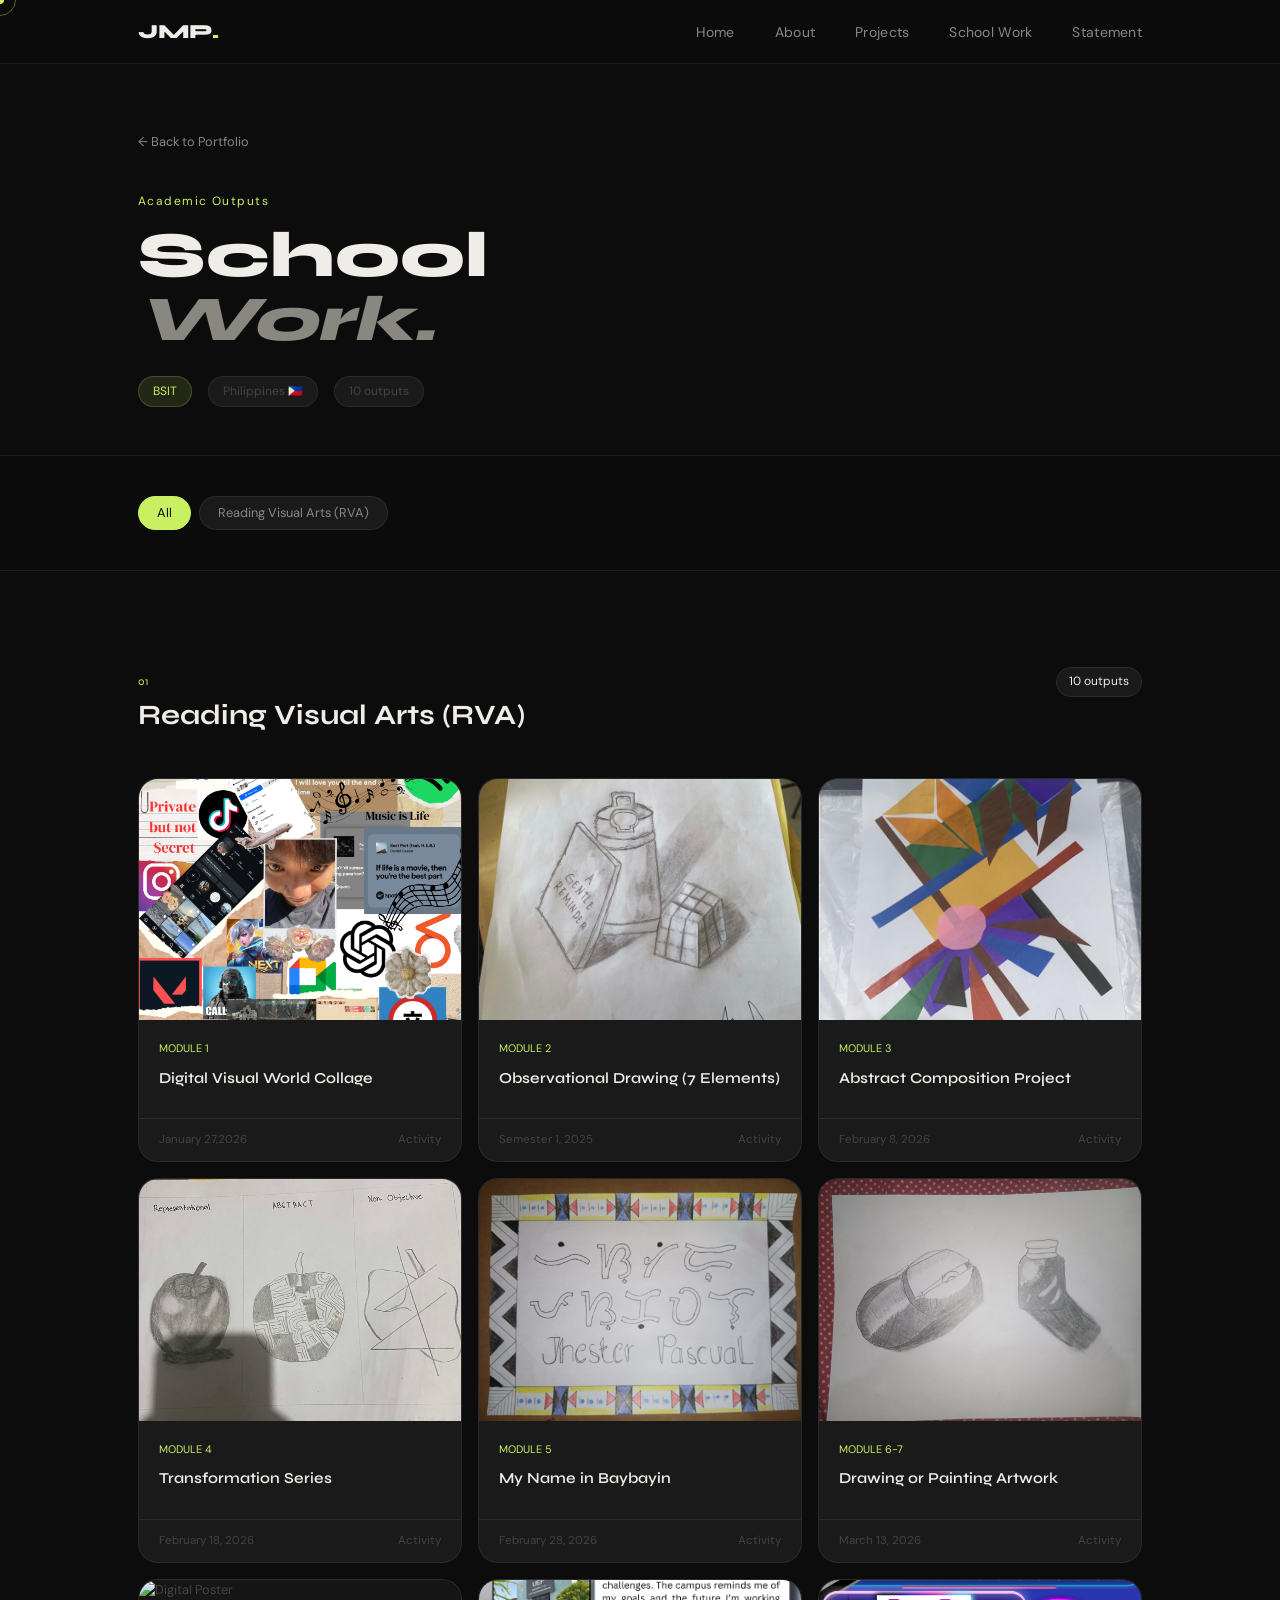
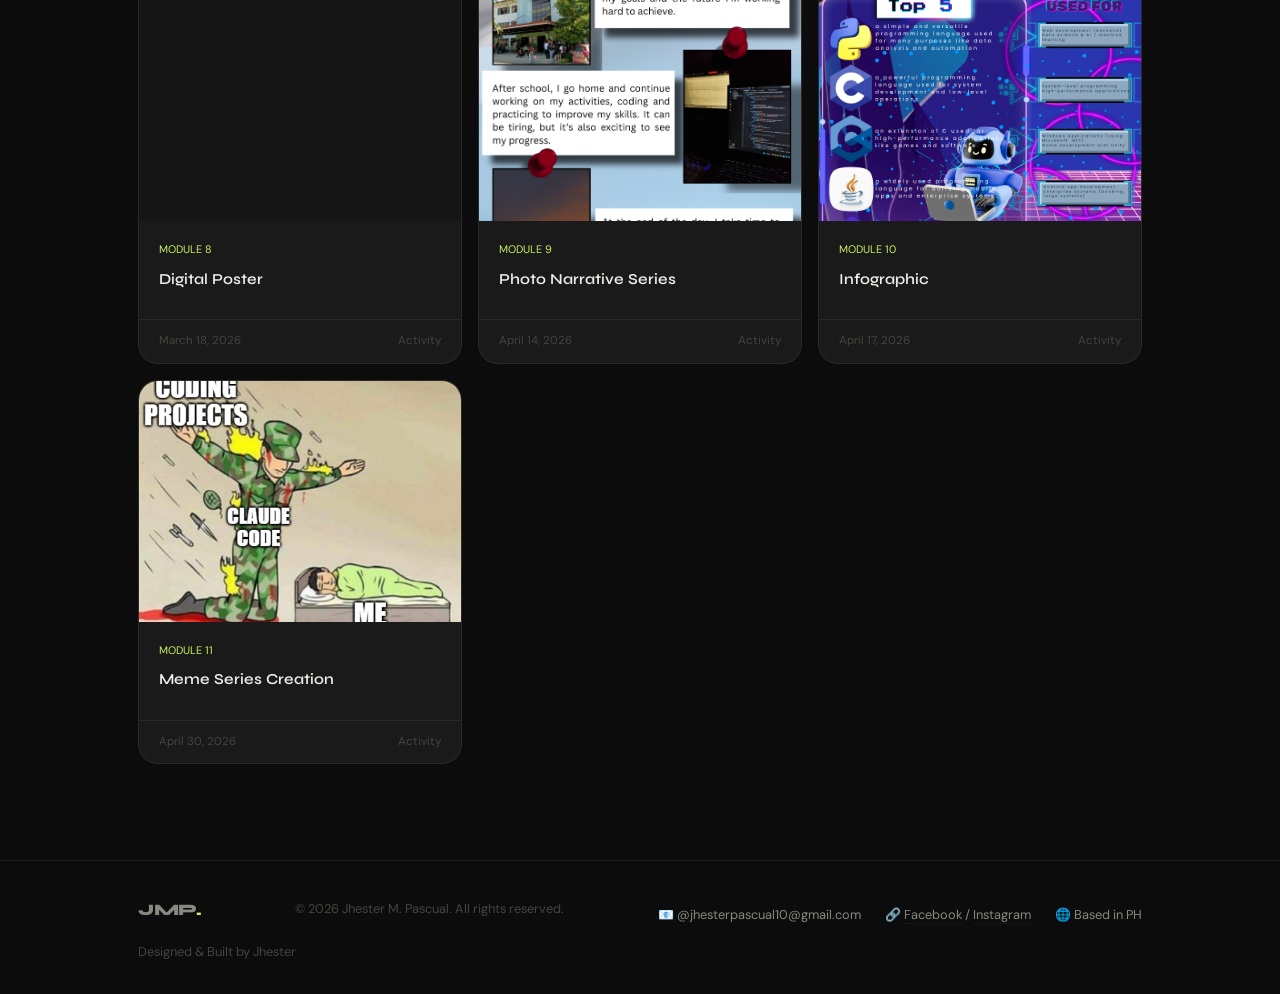
==== schoolwork.html @ 8f7bc4b7 "Add files via upload" ====
<!DOCTYPE html>
<html lang="en">

<head>
    <meta charset="UTF-8" />
    <meta name="viewport" content="width=device-width, initial-scale=1.0" />
    <title>School Work — Jhester</title>
    <link rel="preconnect" href="https://fonts.googleapis.com">
    <link rel="preconnect" href="https://fonts.gstatic.com" crossorigin>
    <link
        href="https://fonts.googleapis.com/css2?family=Syne:wght@400;500;600;700;800&family=DM+Sans:ital,wght@0,300;0,400;0,500;1,300&display=swap"
        rel="stylesheet">
    <link rel="stylesheet" href="style.css" />
    <style>
        /* School Work Page Styles */
        .sw-hero {
            padding-top: calc(var(--header-h) + 4rem);
            padding-bottom: 3rem;
            border-bottom: 1px solid var(--clr-border);
        }

        .sw-hero__back {
            display: inline-flex;
            align-items: center;
            gap: 8px;
            font-size: 0.8rem;
            color: var(--clr-text-muted);
            text-decoration: none;
            margin-bottom: 2.5rem;
        }

        .sw-hero__back:hover {
            color: var(--clr-accent);
        }

        .sw-hero__eyebrow {
            font-size: 0.75rem;
            letter-spacing: 0.12em;
            color: var(--clr-accent);
            display: block;
            margin-bottom: 0.75rem;
        }

        .sw-hero__title {
            font-family: var(--font-display);
            font-size: clamp(2.4rem, 6vw, 4rem);
            font-weight: 800;
            line-height: 1;
        }

        .sw-hero__title em {
            color: var(--clr-text-muted);
            font-style: italic;
        }

        .sw-hero__meta {
            display: flex;
            flex-wrap: wrap;
            gap: 1rem;
            margin-top: 1.5rem;
        }

        .sw-hero__pill {
            font-size: 0.75rem;
            background: var(--clr-surface);
            border: 1px solid var(--clr-border);
            border-radius: 100px;
            padding: 5px 14px;
            color: var(--clr-text-faint);
        }

        .sw-hero__pill--accent {
            color: var(--clr-accent);
            background: var(--clr-accent-muted);
            border-color: rgba(200, 240, 96, 0.2);
        }

        .sw-tabs {
            padding-block: 2.5rem;
            border-bottom: 1px solid var(--clr-border);
            position: sticky;
            top: var(--header-h);
            background: rgba(12, 12, 12, 0.92);
            backdrop-filter: blur(16px);
            z-index: 50;
        }

        .sw-tabs__inner {
            display: flex;
            flex-wrap: wrap;
            gap: 0.5rem;
        }

        .sw-tab {
            font-size: 0.8rem;
            color: var(--clr-text-muted);
            background: var(--clr-surface);
            border: 1px solid var(--clr-border);
            border-radius: 100px;
            padding: 6px 18px;
            text-decoration: none;
            transition: all 0.25s;
        }

        .sw-tab:hover {
            color: var(--clr-text);
            border-color: var(--clr-border-hover);
        }

        .sw-tab.active {
            color: #0c0c0c;
            background: var(--clr-accent);
            border-color: var(--clr-accent);
        }

        .sw-section {
            padding-block: clamp(4rem, 8vw, 6rem);
            scroll-margin-top: calc(var(--header-h) + 80px);
        }

        .sw-section__header {
            display: flex;
            justify-content: space-between;
            align-items: baseline;
            flex-wrap: wrap;
            margin-bottom: 2.5rem;
        }

        .sw-section__num {
            font-family: var(--font-display);
            font-size: 0.7rem;
            color: var(--clr-accent);
        }

        .sw-section__title {
            font-family: var(--font-display);
            font-size: clamp(1.3rem, 3vw, 1.75rem);
            font-weight: 700;
        }

        .sw-section__count {
            font-size: 0.75rem;
            background: var(--clr-surface);
            border: 1px solid var(--clr-border);
            border-radius: 100px;
            padding: 4px 12px;
        }

        .sw-grid {
            display: grid;
            grid-template-columns: repeat(auto-fill, minmax(280px, 1fr));
            gap: 16px;
        }

        .sw-item {
            background: var(--clr-surface);
            border: 1px solid var(--clr-border);
            border-radius: var(--radius-lg);
            overflow: hidden;
            cursor: pointer;
            transition: transform 0.3s, border-color 0.3s;
        }

        .sw-item:hover {
            transform: translateY(-4px);
            border-color: var(--clr-border-hover);
        }

        .sw-item__img-wrap {
            aspect-ratio: 4/3;
            background: var(--clr-bg-3);
            display: flex;
            align-items: center;
            justify-content: center;
            color: var(--clr-text-faint);
            font-size: 0.8rem;
        }

        .sw-item__img-wrap img {
            width: 100%;
            height: 100%;
            object-fit: cover;
            display: block;
        }

        .img-placeholder {
            display: flex;
            flex-direction: column;
            align-items: center;
            gap: 8px;
            padding: 2rem;
        }

        .sw-item__body {
            padding: 1.25rem;
        }

        .sw-item__tag {
            font-size: 0.68rem;
            color: var(--clr-accent);
            text-transform: uppercase;
            display: block;
            margin-bottom: 0.5rem;
        }

        .sw-item__title {
            font-family: var(--font-display);
            font-size: 0.95rem;
            font-weight: 600;
            color: var(--clr-text);
            margin-bottom: 0.5rem;
        }

        .sw-item__footer {
            padding: 0.75rem 1.25rem;
            border-top: 1px solid var(--clr-border);
            display: flex;
            justify-content: space-between;
            font-size: 0.72rem;
            color: var(--clr-text-faint);
        }

        .lightbox {
            display: none;
            position: fixed;
            inset: 0;
            background: rgba(0, 0, 0, 0.88);
            backdrop-filter: blur(8px);
            z-index: 200;
            align-items: center;
            justify-content: center;
        }

        .lightbox.open {
            display: flex;
        }

        .lightbox__inner {
            max-width: 800px;
            width: 100%;
            background: var(--clr-bg-2);
            border: 1px solid var(--clr-border);
            border-radius: var(--radius-xl);
            overflow: hidden;
        }

        .lightbox__img {
            width: 100%;
            max-height: 60vh;
            object-fit: contain;
            background: var(--clr-bg-3);
        }

        .lightbox__info {
            padding: 1.5rem;
        }

        .lightbox__tag {
            font-size: 0.7rem;
            color: var(--clr-accent);
            text-transform: uppercase;
        }

        .lightbox__title {
            font-family: var(--font-display);
            font-size: 1.2rem;
            font-weight: 700;
            margin: 0.5rem 0;
        }

        .lightbox__desc {
            font-size: 0.875rem;
            color: var(--clr-text-muted);
            line-height: 1.6;
        }

        .lightbox__close {
            position: absolute;
            top: 1rem;
            right: 1rem;
            width: 36px;
            height: 36px;
            background: var(--clr-surface);
            border: 1px solid var(--clr-border);
            border-radius: 50%;
            display: flex;
            align-items: center;
            justify-content: center;
            cursor: pointer;
        }

        .footer-contact-row {
            display: flex;
            flex-wrap: wrap;
            justify-content: center;
            gap: 1.5rem;
            margin-top: 0.75rem;
            font-size: 0.8rem;
            color: var(--clr-text-muted);
        }

        .footer-contact-row a {
            color: var(--clr-text-muted);
            text-decoration: none;
            border-bottom: 1px dotted var(--clr-border);
        }

        .footer-contact-row a:hover {
            color: var(--clr-accent);
        }

        @media (max-width: 768px) {
            .footer-contact-row {
                flex-direction: column;
                align-items: center;
                gap: 0.5rem;
            }
        }
    </style>
</head>

<body>
    <div class="cursor" id="cursor"></div>
    <div class="cursor-follower" id="cursorFollower"></div>

    <header class="header scrolled" id="header">
        <nav class="nav container">
            <a href="index.html" class="nav__logo">JMP<span class="nav__logo-dot">.</span></a>
            <ul class="nav__links">
                <li><a href="index.html" class="nav__link">Home</a></li>
                <li><a href="index.html#about" class="nav__link">About</a></li>
                <li><a href="index.html#projects" class="nav__link">Projects</a></li>
                <li><a href="index.html#schoolwork" class="nav__link">School Work</a></li>
                <li><a href="artist_statement.html" class="nav__link">Statement</a></li>
            </ul>
            <button class="nav__burger" id="burger"
                aria-label="Toggle menu"><span></span><span></span><span></span></button>
        </nav>
        <div class="nav__mobile" id="mobileMenu">
            <ul>
                <li><a href="index.html" class="mobile__link">Home</a></li>
                <li><a href="index.html#about" class="mobile__link">About</a></li>
                <li><a href="index.html#projects" class="mobile__link">Projects</a></li>
                <li><a href="index.html#schoolwork" class="mobile__link">School Work</a></li>
                <li><a href="artist_statement.html" class="mobile__link">Statement</a></li>
            </ul>
        </div>
    </header>

    <main>
        <div class="sw-hero">
            <div class="container">
                <a href="index.html#schoolwork" class="sw-hero__back">← Back to Portfolio</a>
                <span class="sw-hero__eyebrow">Academic Outputs</span>
                <h1 class="sw-hero__title">School<br><em>Work.</em></h1>
                <div class="sw-hero__meta">
                    <span class="sw-hero__pill sw-hero__pill--accent">BSIT</span>
                    <span class="sw-hero__pill">Philippines 🇵🇭</span>
                    <span class="sw-hero__pill" id="total-count">10 outputs</span>
                </div>
            </div>
        </div>

        <div class="sw-tabs">
            <div class="container">
                <div class="sw-tabs__inner">
                    <a href="#" class="sw-tab active" data-filter="all">All</a>
                    <a href="#subject1" class="sw-tab" data-filter="subject1">Reading Visual Arts (RVA)</a>
                </div>
            </div>
        </div>

        <section class="sw-section" id="subject1">
            <div class="container">
                <div class="sw-section__header">
                    <div class="sw-section__label">
                        <span class="sw-section__num">01</span>
                        <h2 class="sw-section__title">Reading Visual Arts (RVA)</h2>
                    </div>
                    <span class="sw-section__count">10 outputs</span>
                </div>
                <div class="sw-grid" id="sw-grid">
                    <!-- All 11 items will be populated by JS to avoid duplication errors -->
                </div>
            </div>
        </section>
    </main>

    <footer class="footer">
        <div class="container footer__inner">
            <span class="footer__logo">JMP<span>.</span></span>
            <p>© 2026 Jhester M. Pascual. All rights reserved.</p>
            <div class="footer-contact-row">
                <span>📧 @jhesterpascual10@gmail.com</span>
                <span>🔗 <a href="https://www.facebook.com/share/1K64JjgTe3/">Facebook</a> / <a
                        href="https://www.instagram.com/__jhstr?igsh=cWYyeTRtamVycHU=">Instagram</a></span>
                <span>🌐 Based in PH</span>
            </div>
            <p class="footer__built">Designed &amp; Built by Jhester</p>
        </div>
    </footer>

    <div class="lightbox" id="lightbox">
        <div class="lightbox__inner">
            <button class="lightbox__close" id="lbClose">✕</button>
            <img class="lightbox__img" id="lbImg" alt="">
            <div class="lightbox__info">
                <span class="lightbox__tag" id="lbTag"></span>
                <h3 class="lightbox__title" id="lbTitle"></h3>
                <p class="lightbox__desc" id="lbDesc"></p>
            </div>
        </div>
    </div>

    <script>
        // All your original data preserved
        const itemsData = [
            { title: "Digital Visual World Collage", desc: "My visual world applications showcases my digital lifestyle, illustrating how my hobbies and passions are centered online.", tag: "Module 1", src: "module1.png", date: "January 27,2026", type: "Activity" },
            { title: "Observational Drawing (7 Elements)", desc: "A pencil still life of a bottle, book, and rubics cube with shading for depth. I used the 7 elements which are line, shape, form, value, texture, space, color (grayscale).", tag: "Module 2", src: "module2.jpg", date: "Semester 1, 2025", type: "Activity" },
            { title: "Abstract Composition Project", desc: "For this Module 3 project, I used Unity to create a dynamic abstract composition by arranging primitive 3D objects (cubes, spheres, and planes) within a scene. I focused on exploring balance, contrast, and spatial relationships by manipulating transforms, materials, and lighting. This exercise helped me understand how to use Unity’s core transformation tools and lighting systems to build visual interest and convey mood through non-representational forms.", tag: "Module 3", src: "module3.png", date: "February 8, 2026", type: "Activity" },
            { title: "Transformation Series", desc: "Using only a pencil, I created a three-part drawing of a coconut. The first panel is representational, showing the coconut realistically with texture and form. The second panel is abstract, simplifying and distorting the coconut's shapes and patterns. The third panel is non-objective, removing all reference to the coconut entirely and focusing on line, tone, and composition for their own sake. Through this exercise, I learned how the same subject can be pushed from recognizable depiction to pure visual language, and how abstraction and non-objective art still grow out of intentional decisions about mark-making and balance.", tag: "Module 4", src: "module4.png", date: "February 18, 2026", type: "Activity" },
            { title: "My Name in Baybayin", desc: "For this module, I created a composition that fuses the traditional geometric patterns of the Cordilleras with my name written in Baybayin. I learned how pre-colonial Filipino writing can be integrated with regional textile patterns to create a contemporary tribute to heritage, and how repetition in design can echo the oral and visual traditions of the Cordilleran peoples.", tag: "Module 5", src: "module5.jpg", date: "February 28, 2026", type: "Activity" },
            { title: "Drawing or Painting Artwork", desc: "I used hatching, cross-hatching, and blending to create shading and depth. The techniques helped define form, light, and shadow, making the objects appear more three-dimensional.", tag: "Module 6-7", src: "module67.jpg", date: "March 13, 2026", type: "Activity" },
            { title: "Digital Poster", desc: "I used a monochromatic color scheme focused on purple, applying different tints and shades to create contrast, depth, and mood. The variation in light and dark tones helps emphasize the focal point and maintain visual harmony throughout the design.", tag: "Module 8", src: "module8.png", date: "March 18, 2026", type: "Activity" },
            { title: "Photo Narrative Series", desc: "I created a ‘Day in My Life as an IT Student’ design, using different visual elements and layout techniques to clearly show and share how my daily life goes.", tag: "Module 9", src: "module9.png", date: "April 14, 2026", type: "Activity" },
            { title: "Infographic", desc: "I created an infographic about the most used programming languages in 2026. I used a blue gradient to give a modern and professional look, while also making the design visually appealing. I added a robot icon to represent technology and innovation in programming. The futuristic design reflects how fast technology is evolving and how programming languages continue to shape the future of the IT industry. Through this infographic, I want to show the importance of staying updated with current trends in programming.", tag: "Module 10", src: "module10.png", date: "April 17, 2026", type: "Activity" },
            { title: "Meme Series Creation", desc: "I created a meme about how AI saves me from coding projects. It shows how I struggle with errors, then suddenly AI comes in like a hero and fixes everything. It’s funny and relatable for students who rely on AI to survive deadlines.", tag: "Module 11", src: "module11.png", date: "April 30, 2026", type: "Activity" }

        ];

        const grid = document.getElementById('sw-grid');
        const totalSpan = document.getElementById('total-count');
        totalSpan.textContent = `${itemsData.length} outputs`;

        // Generate HTML for each item
        itemsData.forEach((item, idx) => {
            const swItem = document.createElement('div');
            swItem.className = 'sw-item reveal';
            swItem.setAttribute('data-subject', 'subject1');
            swItem.setAttribute('data-title', item.title);
            swItem.setAttribute('data-desc', item.desc);
            swItem.setAttribute('data-tag', item.tag);
            swItem.setAttribute('data-src', item.src);
            if (idx % 2 === 0) swItem.classList.add('reveal--delay');
            if (idx % 3 === 0) swItem.classList.add('reveal--delay2');

            swItem.innerHTML = `
                <div class="sw-item__img-wrap">
                    <img src="${item.src}" alt="${item.title}" onerror="this.onerror=null; this.parentElement.innerHTML='<div class=\'img-placeholder\'><svg width=\'32\' height=\'32\' fill=\'none\' stroke=\'currentColor\' stroke-width=\'1\' viewBox=\'0 0 24 24\'><rect x=\'3\' y=\'3\' width=\'18\' height=\'18\' rx=\'2\'/><circle cx=\'8.5\' cy=\'8.5\' r=\'1.5\'/><path d=\'M21 15l-5-5L5 21\'/></svg><span>No image yet</span></div>';">
                </div>
                <div class="sw-item__body">
                    <span class="sw-item__tag">${item.tag}</span>
                    <h3 class="sw-item__title">${item.title}</h3>
                </div>
                <div class="sw-item__footer">
                    <span class="sw-item__date">${item.date}</span>
                    <span class="sw-item__type">${item.type}</span>
                </div>
            `;
            grid.appendChild(swItem);
        });

        // --- Lightbox logic ---
        const lightbox = document.getElementById('lightbox');
        const lbImg = document.getElementById('lbImg');
        const lbTag = document.getElementById('lbTag');
        const lbTitle = document.getElementById('lbTitle');
        const lbDesc = document.getElementById('lbDesc');
        const lbClose = document.getElementById('lbClose');

        function openLightbox(item) {
            lbImg.src = item.dataset.src;
            lbTag.textContent = item.dataset.tag;
            lbTitle.textContent = item.dataset.title;
            lbDesc.textContent = item.dataset.desc;
            lightbox.classList.add('open');
            document.body.style.overflow = 'hidden';
        }

        function closeLightbox() {
            lightbox.classList.remove('open');
            document.body.style.overflow = '';
        }

        document.querySelectorAll('.sw-item').forEach(item => {
            item.addEventListener('click', () => openLightbox(item));
        });
        lbClose.addEventListener('click', closeLightbox);
        lightbox.addEventListener('click', (e) => { if (e.target === lightbox) closeLightbox(); });
        document.addEventListener('keydown', (e) => { if (e.key === 'Escape') closeLightbox(); });

        // --- Tab filtering ---
        const tabs = document.querySelectorAll('.sw-tab');
        tabs.forEach(tab => {
            tab.addEventListener('click', (e) => {
                e.preventDefault();
                const filter = tab.dataset.filter;
                tabs.forEach(t => t.classList.remove('active'));
                tab.classList.add('active');
                document.querySelectorAll('.sw-item').forEach(item => {
                    if (filter === 'all' || item.dataset.subject === filter) {
                        item.style.display = '';
                    } else {
                        item.style.display = 'none';
                    }
                });
            });
        });

        // URL param handling
        const urlParams = new URLSearchParams(window.location.search);
        const subjectParam = urlParams.get('subject');
        if (subjectParam) {
            const targetTab = document.querySelector(`.sw-tab[data-filter="${subjectParam}"]`);
            if (targetTab) targetTab.click();
            const targetSection = document.getElementById(subjectParam);
            if (targetSection) targetSection.scrollIntoView({ behavior: 'smooth' });
        }

        // Reveal animations (simple)
        const reveals = document.querySelectorAll('.reveal');
        const observer = new IntersectionObserver((entries) => {
            entries.forEach(entry => {
                if (entry.isIntersecting) {
                    entry.target.classList.add('is-visible');
                    observer.unobserve(entry.target);
                }
            });
        }, { threshold: 0.1 });
        reveals.forEach(el => observer.observe(el));

        // Cursor and mobile menu (basic)
        const cursor = document.getElementById('cursor');
        const follower = document.getElementById('cursorFollower');
        if (cursor && follower && window.matchMedia("(pointer: fine)").matches) {
            let mx = 0, my = 0, cx = 0, cy = 0, fx = 0, fy = 0;
            document.addEventListener('mousemove', (e) => { mx = e.clientX; my = e.clientY; });
            function animate() {
                cx += (mx - cx) * 0.2;
                cy += (my - cy) * 0.2;
                fx += (mx - fx) * 0.1;
                fy += (my - fy) * 0.1;
                cursor.style.transform = `translate(${cx}px, ${cy}px) translate(-50%, -50%)`;
                follower.style.transform = `translate(${fx}px, ${fy}px) translate(-50%, -50%)`;
                requestAnimationFrame(animate);
            }
            animate();
        }
        const burger = document.getElementById('burger');
        const mobileMenu = document.getElementById('mobileMenu');
        if (burger && mobileMenu) {
            burger.addEventListener('click', () => {
                burger.classList.toggle('open');
                mobileMenu.classList.toggle('open');
                document.body.style.overflow = mobileMenu.classList.contains('open') ? 'hidden' : '';
            });
            document.querySelectorAll('.mobile__link').forEach(link => {
                link.addEventListener('click', () => {
                    burger.classList.remove('open');
                    mobileMenu.classList.remove('open');
                    document.body.style.overflow = '';
                });
            });
        }
    </script>
</body>

</html>
---- style.css ----
/* ============================================================
   JHESTER M. PASCUAL — PORTFOLIO
   style.css
   ============================================================ */

/* ── Reset & Base ── */
*,
*::before,
*::after {
  box-sizing: border-box;
  margin: 0;
  padding: 0;
}

:root {
  --clr-bg: #0c0c0c;
  --clr-bg-2: #111111;
  --clr-bg-3: #161616;
  --clr-surface: #1a1a1a;
  --clr-border: rgba(255, 255, 255, 0.07);
  --clr-border-hover: rgba(255, 255, 255, 0.15);

  --clr-text: #f0ede8;
  --clr-text-muted: #888880;
  --clr-text-faint: #444440;

  --clr-accent: #c8f060;
  --clr-accent-muted: rgba(200, 240, 96, 0.12);
  --clr-accent-dark: #a8d040;

  --font-display: 'Syne', sans-serif;
  --font-body: 'DM Sans', sans-serif;

  --radius-sm: 6px;
  --radius-md: 12px;
  --radius-lg: 20px;
  --radius-xl: 28px;

  --ease-out: cubic-bezier(0.16, 1, 0.3, 1);
  --ease-in-out: cubic-bezier(0.45, 0, 0.55, 1);

  --header-h: 64px;
  --container: 1100px;
}

html {
  scroll-behavior: smooth;
  cursor: none;
}

body {
  font-family: var(--font-body);
  background-color: var(--clr-bg);
  color: var(--clr-text);
  line-height: 1.6;
  overflow-x: hidden;
  -webkit-font-smoothing: antialiased;
}

img,
svg {
  max-width: 100%;
  height: auto;
}

/* ── Custom Cursor ── */
.cursor,
.cursor-follower {
  position: fixed;
  border-radius: 50%;
  pointer-events: none;
  z-index: 9999;
  transform: translate(-50%, -50%);
  transition: opacity 0.3s;
}

.cursor {
  width: 8px;
  height: 8px;
  background: var(--clr-accent);
}

.cursor-follower {
  width: 32px;
  height: 32px;
  border: 1px solid rgba(200, 240, 96, 0.4);
  transition: transform 0.15s var(--ease-out), width 0.3s, height 0.3s, background 0.3s;
}

body:has(a:hover) .cursor-follower,
body:has(button:hover) .cursor-follower {
  width: 48px;
  height: 48px;
  background: rgba(200, 240, 96, 0.08);
}

/* ── Scrollbar ── */
::-webkit-scrollbar {
  width: 4px;
}

::-webkit-scrollbar-track {
  background: var(--clr-bg);
}

::-webkit-scrollbar-thumb {
  background: var(--clr-surface);
  border-radius: 2px;
}

::-webkit-scrollbar-thumb:hover {
  background: var(--clr-text-faint);
}

/* ── Container ── */
.container {
  max-width: var(--container);
  margin-inline: auto;
  padding-inline: clamp(1.25rem, 5vw, 3rem);
}

/* ── Reveal Animation ── */
.reveal {
  opacity: 0;
  transform: translateY(28px);
  transition: opacity 0.75s var(--ease-out), transform 0.75s var(--ease-out);
}

.reveal--delay {
  transition-delay: 0.12s;
}

.reveal--delay2 {
  transition-delay: 0.24s;
}

.reveal.is-visible {
  opacity: 1;
  transform: none;
}

/* ── Header / Nav ── */
.header {
  position: fixed;
  top: 0;
  left: 0;
  right: 0;
  height: var(--header-h);
  z-index: 100;
  transition: background 0.4s, border-color 0.4s;
  border-bottom: 1px solid transparent;
}

.header.scrolled {
  background: rgba(12, 12, 12, 0.88);
  backdrop-filter: blur(16px);
  -webkit-backdrop-filter: blur(16px);
  border-bottom-color: var(--clr-border);
}

.nav {
  height: 100%;
  display: flex;
  align-items: center;
  justify-content: space-between;
}

.nav__logo {
  font-family: var(--font-display);
  font-size: 1.25rem;
  font-weight: 800;
  color: var(--clr-text);
  text-decoration: none;
  letter-spacing: -0.02em;
}

.nav__logo-dot {
  color: var(--clr-accent);
}

.nav__links {
  display: flex;
  gap: 2.5rem;
  list-style: none;
}

.nav__link {
  font-family: var(--font-body);
  font-size: 0.875rem;
  font-weight: 400;
  color: var(--clr-text-muted);
  text-decoration: none;
  letter-spacing: 0.02em;
  position: relative;
  transition: color 0.25s;
}

.nav__link::after {
  content: '';
  position: absolute;
  bottom: -3px;
  left: 0;
  width: 0;
  height: 1px;
  background: var(--clr-accent);
  transition: width 0.3s var(--ease-out);
}

.nav__link:hover {
  color: var(--clr-text);
}

.nav__link:hover::after {
  width: 100%;
}

.nav__burger {
  display: none;
  flex-direction: column;
  gap: 5px;
  background: none;
  border: none;
  cursor: none;
  padding: 4px;
}

.nav__burger span {
  display: block;
  width: 22px;
  height: 1.5px;
  background: var(--clr-text);
  transition: transform 0.3s, opacity 0.3s;
}

.nav__burger.open span:nth-child(1) {
  transform: translateY(6.5px) rotate(45deg);
}

.nav__burger.open span:nth-child(2) {
  opacity: 0;
}

.nav__burger.open span:nth-child(3) {
  transform: translateY(-6.5px) rotate(-45deg);
}

.nav__mobile {
  display: none;
  position: fixed;
  inset: var(--header-h) 0 0 0;
  background: rgba(12, 12, 12, 0.97);
  backdrop-filter: blur(20px);
  -webkit-backdrop-filter: blur(20px);
  z-index: 99;
  flex-direction: column;
  align-items: center;
  justify-content: center;
}

.nav__mobile.open {
  display: flex;
}

.nav__mobile ul {
  list-style: none;
  text-align: center;
  display: flex;
  flex-direction: column;
  gap: 2.5rem;
}

.mobile__link {
  font-family: var(--font-display);
  font-size: clamp(2rem, 8vw, 3.5rem);
  font-weight: 700;
  color: var(--clr-text-muted);
  text-decoration: none;
  transition: color 0.25s;
  letter-spacing: -0.03em;
}

.mobile__link:hover {
  color: var(--clr-accent);
}

/* ── Buttons ── */
.btn {
  display: inline-flex;
  align-items: center;
  gap: 8px;
  padding: 0.75rem 1.75rem;
  border-radius: var(--radius-md);
  font-family: var(--font-body);
  font-size: 0.875rem;
  font-weight: 500;
  text-decoration: none;
  cursor: none;
  transition: all 0.25s var(--ease-out);
  letter-spacing: 0.01em;
}

.btn--primary {
  background: var(--clr-accent);
  color: #0c0c0c;
  border: 1px solid var(--clr-accent);
}

.btn--primary:hover {
  background: var(--clr-accent-dark);
  border-color: var(--clr-accent-dark);
  transform: translateY(-2px);
}

.btn--ghost {
  background: transparent;
  color: var(--clr-text-muted);
  border: 1px solid var(--clr-border-hover);
}

.btn--ghost:hover {
  color: var(--clr-text);
  border-color: var(--clr-text-muted);
  transform: translateY(-2px);
}

/* ── Section Base ── */
.section {
  padding-block: clamp(5rem, 10vw, 9rem);
}

.section__header {
  display: flex;
  align-items: baseline;
  gap: 1rem;
  margin-bottom: 3.5rem;
}

.section__num {
  font-family: var(--font-display);
  font-size: 0.75rem;
  font-weight: 700;
  letter-spacing: 0.12em;
  color: var(--clr-accent);
}

.section__title {
  font-family: var(--font-display);
  font-size: clamp(1.75rem, 4vw, 2.5rem);
  font-weight: 700;
  letter-spacing: -0.03em;
  color: var(--clr-text);
}

/* ═══════════════════════════════════════
   COVER SECTION
═══════════════════════════════════════ */
.cover {
  min-height: 100svh;
  display: flex;
  flex-direction: column;
  position: relative;
  overflow: hidden;
  padding-top: var(--header-h);
  background: var(--clr-bg);
}

.cover__noise {
  position: absolute;
  inset: 0;
  background-image: url("data:image/svg+xml,%3Csvg viewBox='0 0 256 256' xmlns='http://www.w3.org/2000/svg'%3E%3Cfilter id='noise'%3E%3CfeTurbulence type='fractalNoise' baseFrequency='0.9' numOctaves='4' stitchTiles='stitch'/%3E%3C/filter%3E%3Crect width='100%25' height='100%25' filter='url(%23noise)' opacity='0.04'/%3E%3C/svg%3E");
  pointer-events: none;
  opacity: 0.6;
}

/* decorative lines */
.cover__line {
  position: absolute;
  pointer-events: none;
}

.cover__line--h-top {
  top: calc(var(--header-h) + 3.5rem);
  left: 0;
  right: 0;
  height: 1px;
  background: var(--clr-border);
}

.cover__line--h-mid {
  bottom: 4.5rem;
  left: 0;
  right: 0;
  height: 1px;
  background: var(--clr-border);
}

.cover__line--v-left {
  top: 0;
  bottom: 0;
  left: clamp(1.25rem, 5vw, 3rem);
  width: 1px;
  background: linear-gradient(to bottom, transparent, var(--clr-border) 20%, var(--clr-border) 80%, transparent);
  display: none;
}

/* main layout */
.cover__inner {
  flex: 1;
  display: grid;
  grid-template-columns: 1fr 480px;
  gap: 3rem;
  align-items: center;
  max-width: var(--container);
  margin-inline: auto;
  padding-inline: clamp(1.25rem, 5vw, 3rem);
  padding-block: 5rem 3rem;
}

/* label */
.cover__label {
  display: flex;
  align-items: center;
  gap: 8px;
  font-size: 0.75rem;
  letter-spacing: 0.1em;
  text-transform: uppercase;
  color: var(--clr-text-faint);
  margin-bottom: 2.5rem;
}

/* headline */
.cover__headline {
  display: flex;
  flex-direction: column;
  line-height: 0.88;
  letter-spacing: -0.05em;
  font-family: var(--font-display);
  font-weight: 800;
  font-size: clamp(4rem, 9vw, 8rem);
  margin-bottom: 2.5rem;
}

.cover__word {
  display: block;
  color: var(--clr-text);
}

.cover__word--outline {
  -webkit-text-stroke: 1.5px var(--clr-text);
  color: transparent;
}

/* meta chips */
.cover__meta {
  display: flex;
  align-items: center;
  gap: 0.75rem;
  margin-bottom: 1.75rem;
}

.cover__meta-item {
  font-size: 0.7rem;
  letter-spacing: 0.12em;
  text-transform: uppercase;
  color: var(--clr-text-muted);
  font-weight: 500;
}

.cover__sep {
  color: var(--clr-text-faint);
  font-size: 0.65rem;
}

.cover__tagline {
  font-size: clamp(0.95rem, 1.5vw, 1.1rem);
  color: var(--clr-text-muted);
  line-height: 1.75;
  margin-bottom: 2.5rem;
  max-width: 340px;
}

/* enter CTA */
.cover__cta {
  display: inline-flex;
  align-items: center;
  gap: 10px;
  padding: 0.7rem 1.6rem;
  border: 1px solid var(--clr-border-hover);
  border-radius: var(--radius-md);
  font-size: 0.85rem;
  font-weight: 500;
  color: var(--clr-text-muted);
  text-decoration: none;
  transition: all 0.3s var(--ease-out);
  letter-spacing: 0.02em;
}

.cover__cta:hover {
  border-color: var(--clr-accent);
  color: var(--clr-accent);
  transform: translateX(4px);
}

/* photo */
.cover__right {
  display: flex;
  align-items: center;
  justify-content: center;
}

.cover__photo-wrap {
  position: relative;
  width: 360px;
}

.cover__photo {
  width: 100%;
  aspect-ratio: 3/4;
  object-fit: cover;
  object-position: center top;
  border-radius: var(--radius-xl);
  display: block;
  filter: grayscale(12%);
  transition: filter 0.4s;
}

.cover__photo:hover {
  filter: grayscale(0%);
}

.cover__photo-border {
  position: absolute;
  inset: -8px;
  border: 1px solid var(--clr-border);
  border-radius: calc(var(--radius-xl) + 8px);
  pointer-events: none;
}

/* badge on photo */
.cover__photo-badge {
  position: absolute;
  bottom: 1.25rem;
  right: -1.5rem;
  background: var(--clr-surface);
  border: 1px solid var(--clr-border);
  border-radius: var(--radius-md);
  padding: 0.6rem 1.1rem;
  display: flex;
  flex-direction: column;
  gap: 2px;
  backdrop-filter: blur(12px);
}

.cover__photo-badge span {
  font-size: 0.65rem;
  letter-spacing: 0.06em;
  text-transform: uppercase;
  color: var(--clr-text-faint);
}

.cover__photo-badge strong {
  font-size: 0.78rem;
  font-family: var(--font-display);
  font-weight: 700;
  color: var(--clr-accent);
}

/* bottom bar */
.cover__bottom {
  position: relative;
  z-index: 2;
  height: 4.5rem;
  display: flex;
  align-items: center;
  justify-content: space-between;
  padding-inline: clamp(1.25rem, 5vw, 3rem);
  border-top: 1px solid var(--clr-border);
}

.cover__bottom-name,
.cover__bottom-edition {
  font-size: 0.72rem;
  letter-spacing: 0.1em;
  text-transform: uppercase;
  color: var(--clr-text-faint);
}

.cover__scroll-hint {
  display: flex;
  flex-direction: column;
  align-items: center;
  gap: 6px;
  font-size: 0.65rem;
  letter-spacing: 0.1em;
  text-transform: uppercase;
  color: var(--clr-text-faint);
}

/* ═══════════════════════════════════════
   NAME SECTION
═══════════════════════════════════════ */
.nameplate {
  position: relative;
  overflow: hidden;
  background: var(--clr-bg-2);
  border-top: 1px solid var(--clr-border);
}

.nameplate__noise {
  position: absolute;
  inset: 0;
  background-image: url("data:image/svg+xml,%3Csvg viewBox='0 0 256 256' xmlns='http://www.w3.org/2000/svg'%3E%3Cfilter id='noise'%3E%3CfeTurbulence type='fractalNoise' baseFrequency='0.9' numOctaves='4' stitchTiles='stitch'/%3E%3C/filter%3E%3Crect width='100%25' height='100%25' filter='url(%23noise)' opacity='0.03'/%3E%3C/svg%3E");
  pointer-events: none;
}

.nameplate__inner {
  position: relative;
  z-index: 1;
}

.nameplate__eyebrow {
  display: block;
  font-size: 0.78rem;
  letter-spacing: 0.12em;
  text-transform: uppercase;
  color: var(--clr-text-faint);
  margin-bottom: 1.5rem;
}

.nameplate__title {
  display: flex;
  flex-direction: column;
  font-family: var(--font-display);
  font-weight: 800;
  line-height: 0.86;
  letter-spacing: -0.05em;
  margin-bottom: 2.5rem;
  overflow: hidden;
}

.nameplate__first {
  font-size: clamp(5rem, 14vw, 13rem);
  color: var(--clr-text);
}

.nameplate__mid {
  font-size: clamp(3rem, 7vw, 6.5rem);
  color: var(--clr-accent);
  letter-spacing: -0.02em;
  font-weight: 400;
  font-style: italic;
  margin-left: 0.15em;
}

.nameplate__last {
  font-size: clamp(5rem, 14vw, 13rem);
  -webkit-text-stroke: 1.5px var(--clr-text-muted);
  color: transparent;
}

.nameplate__divider {
  width: 100%;
  height: 1px;
  background: linear-gradient(to right, var(--clr-accent), var(--clr-border) 60%, transparent);
  margin-bottom: 2rem;
}

.nameplate__foot {
  display: flex;
  align-items: center;
  justify-content: space-between;
  flex-wrap: wrap;
  gap: 1.5rem;
}

.nameplate__role {
  font-size: 0.8rem;
  letter-spacing: 0.1em;
  text-transform: uppercase;
  color: var(--clr-text-muted);
}

.nameplate__stats {
  display: flex;
  align-items: center;
  gap: 1.5rem;
}

.nameplate__stat {
  display: flex;
  flex-direction: column;
  align-items: center;
  gap: 2px;
}

.nameplate__stat strong {
  font-family: var(--font-display);
  font-size: 1rem;
  font-weight: 800;
  color: var(--clr-text);
  letter-spacing: -0.02em;
}

.nameplate__stat span {
  font-size: 0.62rem;
  letter-spacing: 0.08em;
  text-transform: uppercase;
  color: var(--clr-text-faint);
}

.nameplate__stat-sep {
  width: 1px;
  height: 28px;
  background: var(--clr-border);
}

/* ═══════════════════════════════════════
   TABLE OF CONTENTS
═══════════════════════════════════════ */
.toc {
  background: var(--clr-bg-3);
  border-top: 1px solid var(--clr-border);
}

.toc__header {
  display: flex;
  align-items: baseline;
  gap: 1rem;
  margin-bottom: 1rem;
  padding-bottom: 1.5rem;
  border-bottom: 1px solid var(--clr-border);
}

.toc__list {
  display: flex;
  flex-direction: column;
}

.toc__item {
  display: flex;
  align-items: center;
  justify-content: space-between;
  padding: 1.75rem 0;
  border-bottom: 1px solid var(--clr-border);
  text-decoration: none;
  color: inherit;
  gap: 1rem;
  transition: padding-left 0.35s var(--ease-out);
}

.toc__item:hover {
  padding-left: 0.75rem;
}

.toc__item-left {
  display: flex;
  align-items: baseline;
  gap: 1.5rem;
}

.toc__num {
  font-family: var(--font-display);
  font-size: 0.7rem;
  font-weight: 700;
  letter-spacing: 0.12em;
  color: var(--clr-accent);
  flex-shrink: 0;
  width: 24px;
}

.toc__title {
  font-family: var(--font-display);
  font-size: clamp(1.5rem, 4vw, 2.5rem);
  font-weight: 700;
  letter-spacing: -0.03em;
  color: var(--clr-text-muted);
  transition: color 0.25s;
}

.toc__item:hover .toc__title {
  color: var(--clr-text);
}

.toc__item-right {
  display: flex;
  align-items: center;
  gap: 1rem;
  flex-shrink: 0;
}

.toc__desc {
  font-size: 0.8rem;
  color: var(--clr-text-faint);
  letter-spacing: 0.02em;
}

.toc__arrow {
  color: var(--clr-text-faint);
  flex-shrink: 0;
  transition: color 0.25s, transform 0.35s var(--ease-out);
}

.toc__item:hover .toc__arrow {
  color: var(--clr-accent);
  transform: translateX(6px);
}

/* ── Hero (kept for backward compat, but unused) ── */
.hero__eyebrow {
  display: flex;
  align-items: center;
  gap: 8px;
  font-size: 0.8rem;
  font-weight: 400;
  color: var(--clr-text-muted);
  letter-spacing: 0.06em;
  text-transform: uppercase;
  margin-bottom: 1.25rem;
}

.dot-pulse {
  display: inline-block;
  width: 7px;
  height: 7px;
  border-radius: 50%;
  background: var(--clr-accent);
  animation: pulse 2s ease-in-out infinite;
}

@keyframes pulse {

  0%,
  100% {
    box-shadow: 0 0 0 0 rgba(200, 240, 96, 0.6);
  }

  50% {
    box-shadow: 0 0 0 6px rgba(200, 240, 96, 0);
  }
}

.hero__title {
  font-family: var(--font-display);
  font-size: clamp(3.5rem, 8vw, 6.5rem);
  font-weight: 800;
  line-height: 0.95;
  letter-spacing: -0.04em;
  color: var(--clr-text);
  margin-bottom: 1rem;
}

.hero__title em {
  font-style: normal;
  color: var(--clr-accent);
}

.hero__role {
  font-size: 0.9rem;
  font-weight: 300;
  color: var(--clr-text-muted);
  letter-spacing: 0.06em;
  text-transform: uppercase;
  margin-bottom: 1.5rem;
  padding-left: 1px;
}

.hero__desc {
  font-size: 1.05rem;
  color: var(--clr-text-muted);
  line-height: 1.75;
  max-width: 380px;
  margin-bottom: 2.5rem;
}

.hero__cta {
  display: flex;
  gap: 1rem;
  flex-wrap: wrap;
}

/* Avatar */
.hero__right {
  display: flex;
  justify-content: center;
  align-items: center;
}

.hero__avatar-wrap {
  position: relative;
  width: 300px;
  height: 300px;
  display: flex;
  align-items: center;
  justify-content: center;
}

.hero__avatar {
  width: 200px;
  height: 200px;
  border-radius: 50%;
  background: var(--clr-surface);
  border: 1px solid var(--clr-border);
  display: flex;
  align-items: center;
  justify-content: center;
  overflow: hidden;
  position: relative;
  z-index: 2;
}

.avatar__svg {
  width: 120px;
  height: 120px;
}

.avatar__img {
  width: 100%;
  height: 100%;
  object-fit: cover;
  object-position: center;
  display: block;
}

.hero__avatar-ring {
  position: absolute;
  inset: 0;
  border-radius: 50%;
  border: 1px dashed rgba(200, 240, 96, 0.25);
  animation: spin 20s linear infinite;
}

@keyframes spin {
  to {
    transform: rotate(360deg);
  }
}

.hero__tag {
  position: absolute;
  background: var(--clr-surface);
  border: 1px solid var(--clr-border);
  border-radius: 100px;
  padding: 6px 16px;
  font-size: 0.75rem;
  font-weight: 500;
  color: var(--clr-text-muted);
  white-space: nowrap;
  z-index: 3;
}

.hero__tag--one {
  top: 20px;
  right: 0;
}

.hero__tag--two {
  bottom: 36px;
  left: 0;
}

.hero__scroll-hint {
  position: absolute;
  bottom: 2.5rem;
  left: 50%;
  transform: translateX(-50%);
  display: flex;
  flex-direction: column;
  align-items: center;
  gap: 8px;
  font-size: 0.7rem;
  letter-spacing: 0.1em;
  text-transform: uppercase;
  color: var(--clr-text-faint);
}

.scroll-line {
  width: 1px;
  height: 48px;
  background: linear-gradient(to bottom, var(--clr-text-faint), transparent);
  animation: scroll-drop 1.8s ease-in-out infinite;
}

@keyframes scroll-drop {
  0% {
    transform: scaleY(0);
    transform-origin: top;
  }

  50% {
    transform: scaleY(1);
    transform-origin: top;
  }

  51% {
    transform: scaleY(1);
    transform-origin: bottom;
  }

  100% {
    transform: scaleY(0);
    transform-origin: bottom;
  }
}

/* ── About ── */
.about {
  background: var(--clr-bg-2);
}

.about__grid {
  display: grid;
  grid-template-columns: 1.1fr 0.9fr;
  gap: 5rem;
  align-items: start;
}

.about__text p {
  font-size: 1.05rem;
  color: var(--clr-text-muted);
  line-height: 1.85;
  margin-bottom: 1.25rem;
}

.about__text p:last-child {
  margin-bottom: 0;
}

.about__text strong {
  color: var(--clr-text);
  font-weight: 500;
}

.about__cards {
  display: flex;
  flex-direction: column;
  gap: 12px;
}

.info-card {
  background: var(--clr-bg-3);
  border: 1px solid var(--clr-border);
  border-radius: var(--radius-lg);
  padding: 1.25rem 1.5rem;
  transition: border-color 0.3s;
}

.info-card:hover {
  border-color: var(--clr-border-hover);
}

.info-card--accent {
  background: var(--clr-accent-muted);
  border-color: rgba(200, 240, 96, 0.15);
}

.info-card__label {
  font-size: 0.7rem;
  font-weight: 500;
  letter-spacing: 0.1em;
  text-transform: uppercase;
  color: var(--clr-text-faint);
  margin-bottom: 0.75rem;
}

.info-card__value {
  font-size: 1rem;
  color: var(--clr-text-muted);
}

.tags {
  display: flex;
  flex-wrap: wrap;
  gap: 6px;
}

.tag {
  font-size: 0.75rem;
  font-weight: 400;
  padding: 4px 12px;
  border-radius: 100px;
  background: var(--clr-surface);
  color: var(--clr-text-muted);
  border: 1px solid var(--clr-border);
  transition: border-color 0.25s, color 0.25s;
}

.tag:hover {
  border-color: var(--clr-border-hover);
  color: var(--clr-text);
}

.tag--light {
  background: rgba(200, 240, 96, 0.1);
  color: var(--clr-accent);
  border-color: rgba(200, 240, 96, 0.2);
}

/* ── Projects ── */
.projects__grid {
  display: grid;
  grid-template-columns: repeat(3, 1fr);
  gap: 16px;
}

.project-card {
  background: var(--clr-surface);
  border: 1px solid var(--clr-border);
  border-radius: var(--radius-xl);
  padding: 2rem;
  display: flex;
  flex-direction: column;
  gap: 1rem;
  position: relative;
  overflow: hidden;
  transition: border-color 0.3s, transform 0.3s var(--ease-out);
  min-height: 240px;
  cursor: none;
}

.project-card::before {
  content: '';
  position: absolute;
  inset: 0;
  background: radial-gradient(circle at 50% 0%, rgba(200, 240, 96, 0.05), transparent 65%);
  opacity: 0;
  transition: opacity 0.4s;
}

.project-card:hover {
  border-color: rgba(200, 240, 96, 0.2);
  transform: translateY(-4px);
}

.project-card:hover::before {
  opacity: 1;
}

.project-card--placeholder {
  border-style: dashed;
  border-color: var(--clr-border);
  background: transparent;
}

.project-card__index {
  font-family: var(--font-display);
  font-size: 0.7rem;
  font-weight: 700;
  letter-spacing: 0.1em;
  color: var(--clr-text-faint);
}

.project-card__body {
  flex: 1;
}

.project-card__icon {
  width: 36px;
  height: 36px;
  border-radius: var(--radius-sm);
  background: var(--clr-bg-3);
  border: 1px solid var(--clr-border);
  display: flex;
  align-items: center;
  justify-content: center;
  color: var(--clr-text-faint);
  margin-bottom: 1rem;
}

.project-card__icon--image {
  width: 100%;
  height: 160px;
  border-radius: var(--radius-md);
  overflow: hidden;
  padding: 0;
  background: transparent;
}

.project-card__icon--image img {
  width: 100%;
  height: 100%;
  object-fit: cover;
  display: block;
}

.project-card h3 {
  font-family: var(--font-display);
  font-size: 1rem;
  font-weight: 600;
  color: var(--clr-text-muted);
  margin-bottom: 0.5rem;
  letter-spacing: -0.01em;
}

.project-card p {
  font-size: 0.85rem;
  color: var(--clr-text-faint);
  line-height: 1.65;
}

.project-card__footer {
  border-top: 1px solid var(--clr-border);
  padding-top: 1rem;
}

.project-card__tag {
  font-size: 0.7rem;
  letter-spacing: 0.06em;
  text-transform: uppercase;
  color: var(--clr-text-faint);
}

/* ── Skills ── */
.skills {
  background: var(--clr-bg-2);
}

.skills__grid {
  display: grid;
  grid-template-columns: repeat(3, 1fr);
  gap: 12px;
}

.skill-item {
  background: var(--clr-bg-3);
  border: 1px solid var(--clr-border);
  border-radius: var(--radius-lg);
  padding: 1.5rem;
  display: flex;
  align-items: flex-start;
  gap: 1rem;
  transition: border-color 0.3s, transform 0.3s var(--ease-out);
}

.skill-item:hover {
  border-color: var(--clr-border-hover);
  transform: translateY(-2px);
}

.skill-item__icon {
  font-size: 1.25rem;
  flex-shrink: 0;
  line-height: 1;
  margin-top: 2px;
}

.skill-item h4 {
  font-family: var(--font-display);
  font-size: 0.9rem;
  font-weight: 600;
  color: var(--clr-text);
  margin-bottom: 4px;
  letter-spacing: -0.01em;
}

.skill-item p {
  font-size: 0.8rem;
  color: var(--clr-text-faint);
  line-height: 1.5;
}

/* ── Contact ── */
.contact__inner {
  background: var(--clr-surface);
  border: 1px solid var(--clr-border);
  border-radius: var(--radius-xl);
  padding: clamp(3rem, 6vw, 5rem);
  text-align: center;
  position: relative;
  overflow: hidden;
}

.contact__inner::before {
  content: '';
  position: absolute;
  top: 0;
  left: 50%;
  transform: translateX(-50%);
  width: 60%;
  height: 1px;
  background: linear-gradient(to right, transparent, var(--clr-accent), transparent);
}

.contact__inner .section__num {
  display: block;
  margin-bottom: 1rem;
}

.contact__title {
  font-family: var(--font-display);
  font-size: clamp(2rem, 5vw, 3.5rem);
  font-weight: 800;
  letter-spacing: -0.04em;
  color: var(--clr-text);
  margin-bottom: 1rem;
}

.contact__sub {
  font-size: 1rem;
  color: var(--clr-text-muted);
  margin-bottom: 2rem;
}

.contact__placeholder {
  font-size: 0.875rem;
  color: var(--clr-text-faint);
  font-style: italic;
  border: 1px dashed var(--clr-border);
  display: inline-block;
  padding: 0.6rem 1.5rem;
  border-radius: 100px;
}

/* ── Footer ── */
.footer {
  border-top: 1px solid var(--clr-border);
  padding-block: 2rem;
}

.footer__inner {
  display: flex;
  align-items: center;
  justify-content: space-between;
  gap: 1rem;
  flex-wrap: wrap;
}

.footer__logo {
  font-family: var(--font-display);
  font-size: 1rem;
  font-weight: 800;
  letter-spacing: -0.02em;
  color: var(--clr-text-muted);
}

.footer__logo span {
  color: var(--clr-accent);
}

.footer p {
  font-size: 0.8rem;
  color: var(--clr-text-faint);
}

.footer__built {
  font-size: 0.75rem;
  color: var(--clr-text-faint);
}

/* ── Responsive ── */
@media (max-width: 1200px) {
  :root {
    --container: 1000px;
  }

  .hero__inner {
    gap: 3rem;
    padding-block: 5.25rem;
  }

  .hero__title {
    font-size: clamp(3rem, 8vw, 5.4rem);
  }
}

@media (max-width: 992px) {
  :root {
    --container: 920px;
  }

  .hero {
    min-height: auto;
  }

  .hero__inner {
    grid-template-columns: 1fr;
    gap: 2.4rem;
    padding-block: 4.5rem 3rem;
  }

  .hero__right {
    order: -1;
    justify-content: flex-start;
  }

  .hero__avatar-wrap {
    width: 230px;
    height: 230px;
  }

  .hero__avatar {
    width: 155px;
    height: 155px;
  }

  .hero__desc {
    max-width: 100%;
    margin-bottom: 2rem;
  }

  .about__grid {
    grid-template-columns: 1fr;
    gap: 2rem;
  }

  .projects__grid,
  .skills__grid {
    grid-template-columns: repeat(2, minmax(0, 1fr));
  }
}

@media (max-width: 768px) {
  :root {
    --header-h: 60px;
  }

  .container {
    padding-inline: 1rem;
  }

  .nav__links {
    display: none;
  }

  .nav__burger {
    display: flex;
  }

  .section {
    padding-block: 4rem;
  }

  .hero__title {
    font-size: clamp(2.5rem, 12vw, 3.8rem);
    line-height: 0.98;
  }

  .hero__role {
    font-size: 0.8rem;
    margin-bottom: 1rem;
  }

  .hero__desc {
    font-size: 0.98rem;
    line-height: 1.7;
  }

  .hero__avatar-wrap {
    width: 190px;
    height: 190px;
  }

  .hero__avatar {
    width: 132px;
    height: 132px;
  }

  .hero__tag--one {
    top: 10px;
    right: -8px;
  }

  .hero__tag--two {
    bottom: 18px;
    left: -8px;
  }

  .hero__scroll-hint {
    display: none;
  }

  .projects__grid,
  .skills__grid {
    grid-template-columns: 1fr;
  }

  .project-card,
  .skill-item {
    min-height: auto;
    padding: 1.25rem;
  }

  .contact__inner {
    padding: 2.25rem 1.15rem;
  }

  .footer__inner {
    flex-direction: column;
    text-align: center;
    gap: 0.5rem;
  }
}

@media (max-width: 480px) {
  .section {
    padding-block: 3.25rem;
  }

  .hero__inner {
    padding-block: 3.6rem 2.2rem;
    gap: 2rem;
  }

  .hero__eyebrow {
    font-size: 0.68rem;
    letter-spacing: 0.05em;
  }

  .hero__cta {
    gap: 0.65rem;
  }

  .btn {
    width: 100%;
    justify-content: center;
    text-align: center;
  }

  .hero__tag {
    font-size: 0.68rem;
    padding: 5px 12px;
  }

  .hero__tag--two {
    display: none;
  }
}

@media (hover: none),
(pointer: coarse) {
  html {
    cursor: auto;
  }

  .cursor,
  .cursor-follower {
    display: none;
  }

  .btn,
  .nav__burger,
  .project-card {
    cursor: pointer;
  }
}

@media (prefers-reduced-motion: reduce) {

  *,
  *::before,
  *::after {
    animation-duration: 0.01ms !important;
    transition-duration: 0.01ms !important;
  }

  .reveal {
    opacity: 1;
    transform: none;
  }
}

/* ============================================================
   SCHOOL WORK SECTION (index.html)
   ============================================================ */

.schoolwork {
  background: var(--clr-bg-3);
}

.schoolwork__layout {
  display: grid;
  grid-template-columns: 280px 1fr;
  gap: 4rem;
  align-items: flex-start;
}

.schoolwork__text {
  position: sticky;
  top: calc(var(--header-h) + 2rem);
}

.schoolwork__text p {
  font-size: 0.95rem;
  color: var(--clr-text-muted);
  line-height: 1.75;
  margin-bottom: 1.25rem;
}

.schoolwork__text p:last-child {
  margin-bottom: 0;
}

/* Subject Cards Grid */
.subjects__grid {
  display: grid;
  grid-template-columns: repeat(2, 1fr);
  gap: 12px;
}

.subject-card {
  background: var(--clr-surface);
  border: 1px solid var(--clr-border);
  border-radius: var(--radius-lg);
  padding: 1.5rem;
  display: flex;
  flex-direction: column;
  gap: 0.75rem;
  text-decoration: none;
  color: inherit;
  transition: border-color 0.3s, transform 0.35s var(--ease-out), background 0.3s;
  min-height: 180px;
}

.subject-card:hover {
  border-color: var(--clr-accent);
  transform: translateY(-4px);
  background: var(--clr-bg-2);
}

.subject-card__top {
  display: flex;
  align-items: center;
  justify-content: space-between;
}

.subject-card__num {
  font-family: var(--font-display);
  font-size: 0.7rem;
  font-weight: 700;
  letter-spacing: 0.12em;
  color: var(--clr-accent);
}

.subject-card__badge {
  font-size: 0.65rem;
  letter-spacing: 0.08em;
  text-transform: uppercase;
  color: var(--clr-text-faint);
  background: var(--clr-bg-3);
  border: 1px solid var(--clr-border);
  border-radius: 100px;
  padding: 3px 10px;
}

.subject-card__title {
  font-family: var(--font-display);
  font-size: 1rem;
  font-weight: 700;
  letter-spacing: -0.02em;
  color: var(--clr-text);
  line-height: 1.2;
  flex: 1;
}

.subject-card__desc {
  font-size: 0.8rem;
  color: var(--clr-text-faint);
  line-height: 1.6;
}

.subject-card__footer {
  display: flex;
  align-items: center;
  justify-content: space-between;
  margin-top: auto;
  padding-top: 0.75rem;
  border-top: 1px solid var(--clr-border);
}

.subject-card__count {
  font-size: 0.72rem;
  color: var(--clr-text-faint);
  letter-spacing: 0.03em;
}

.subject-card__arrow {
  color: var(--clr-text-faint);
  display: flex;
  align-items: center;
  transition: color 0.25s, transform 0.3s var(--ease-out);
}

.subject-card:hover .subject-card__arrow {
  color: var(--clr-accent);
  transform: translateX(3px);
}

/* Add placeholder card */
.subject-card--add {
  border-style: dashed;
  align-items: center;
  justify-content: center;
  flex-direction: column;
  gap: 0.75rem;
  color: var(--clr-text-faint);
  min-height: 140px;
  cursor: default;
}

.subject-card--add p {
  font-size: 0.8rem;
  letter-spacing: 0.04em;
}

.subject-card__add-icon {
  width: 36px;
  height: 36px;
  border-radius: 50%;
  border: 1px dashed var(--clr-border-hover);
  display: flex;
  align-items: center;
  justify-content: center;
}

/* Responsive */
@media (max-width: 992px) {
  .schoolwork__layout {
    grid-template-columns: 1fr;
    gap: 2.5rem;
  }

  .schoolwork__text {
    position: static;
  }
}

@media (max-width: 600px) {
  .subjects__grid {
    grid-template-columns: 1fr;
  }
}
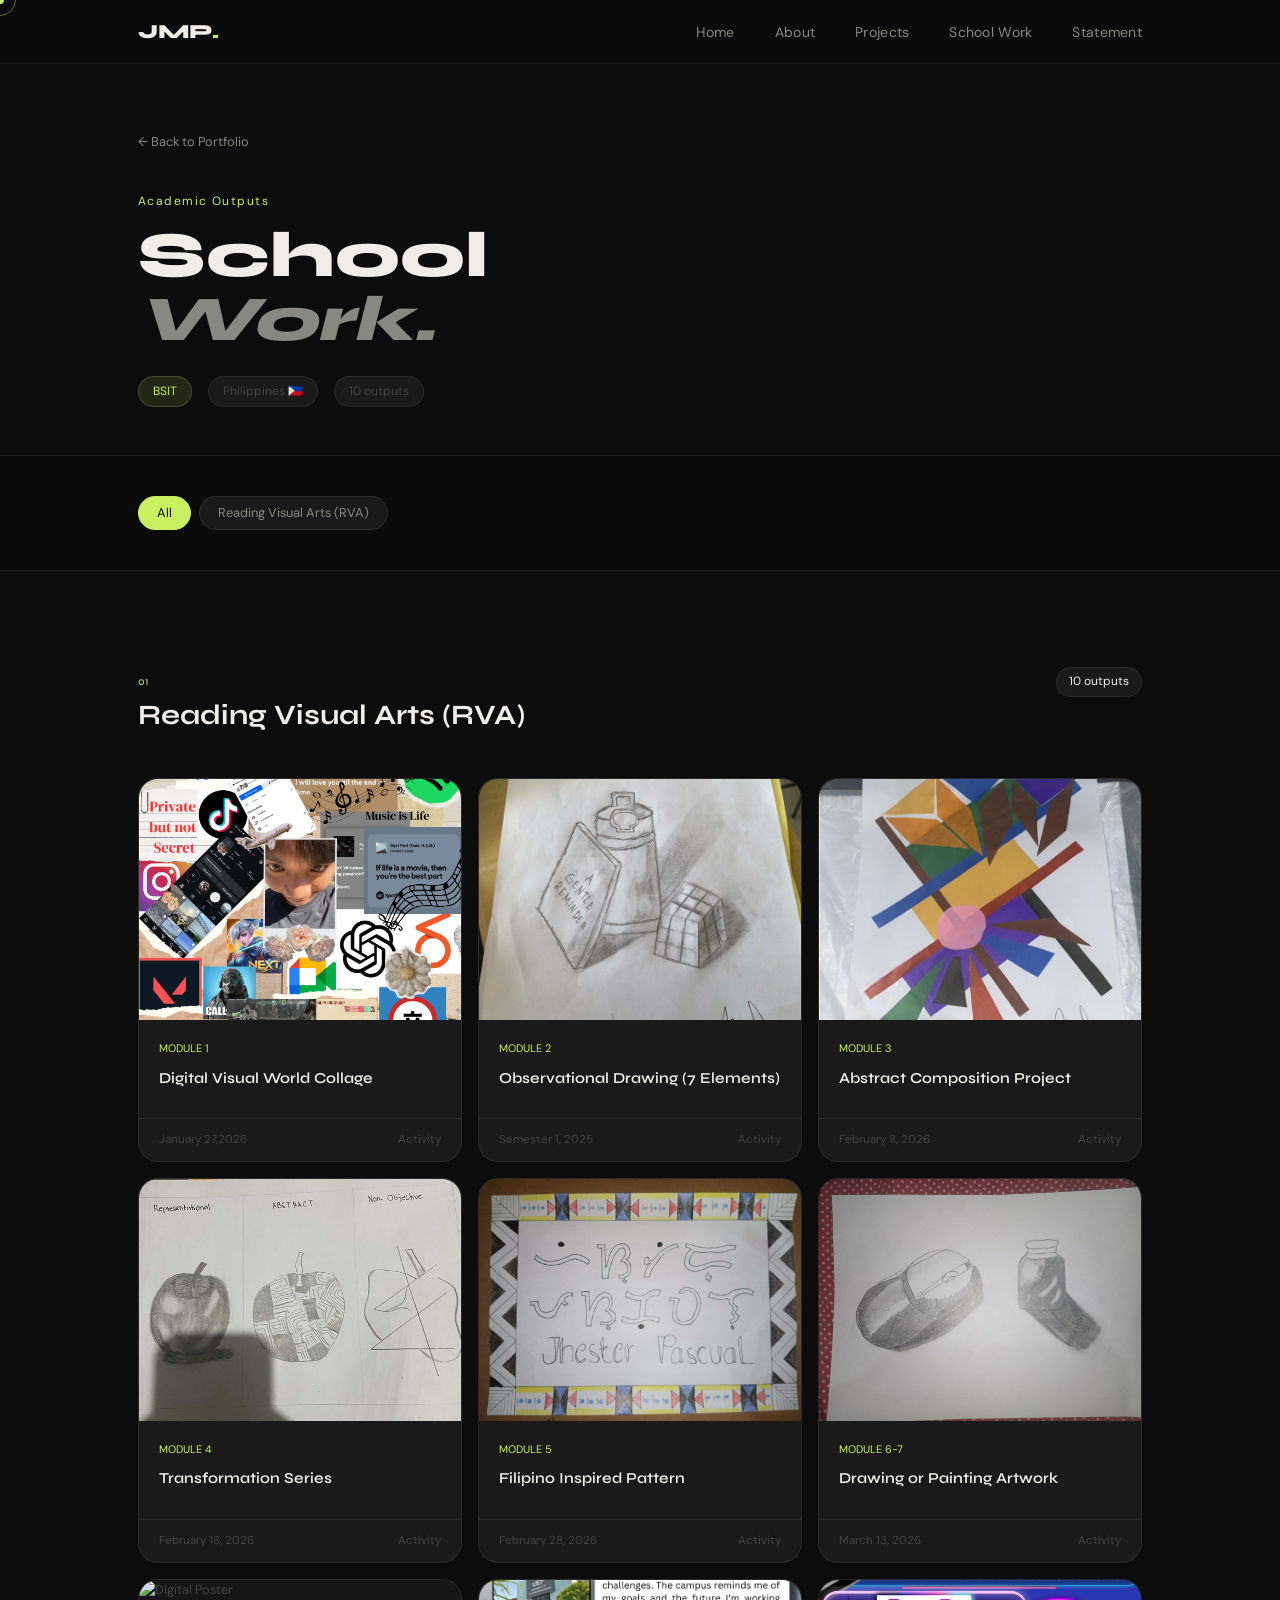
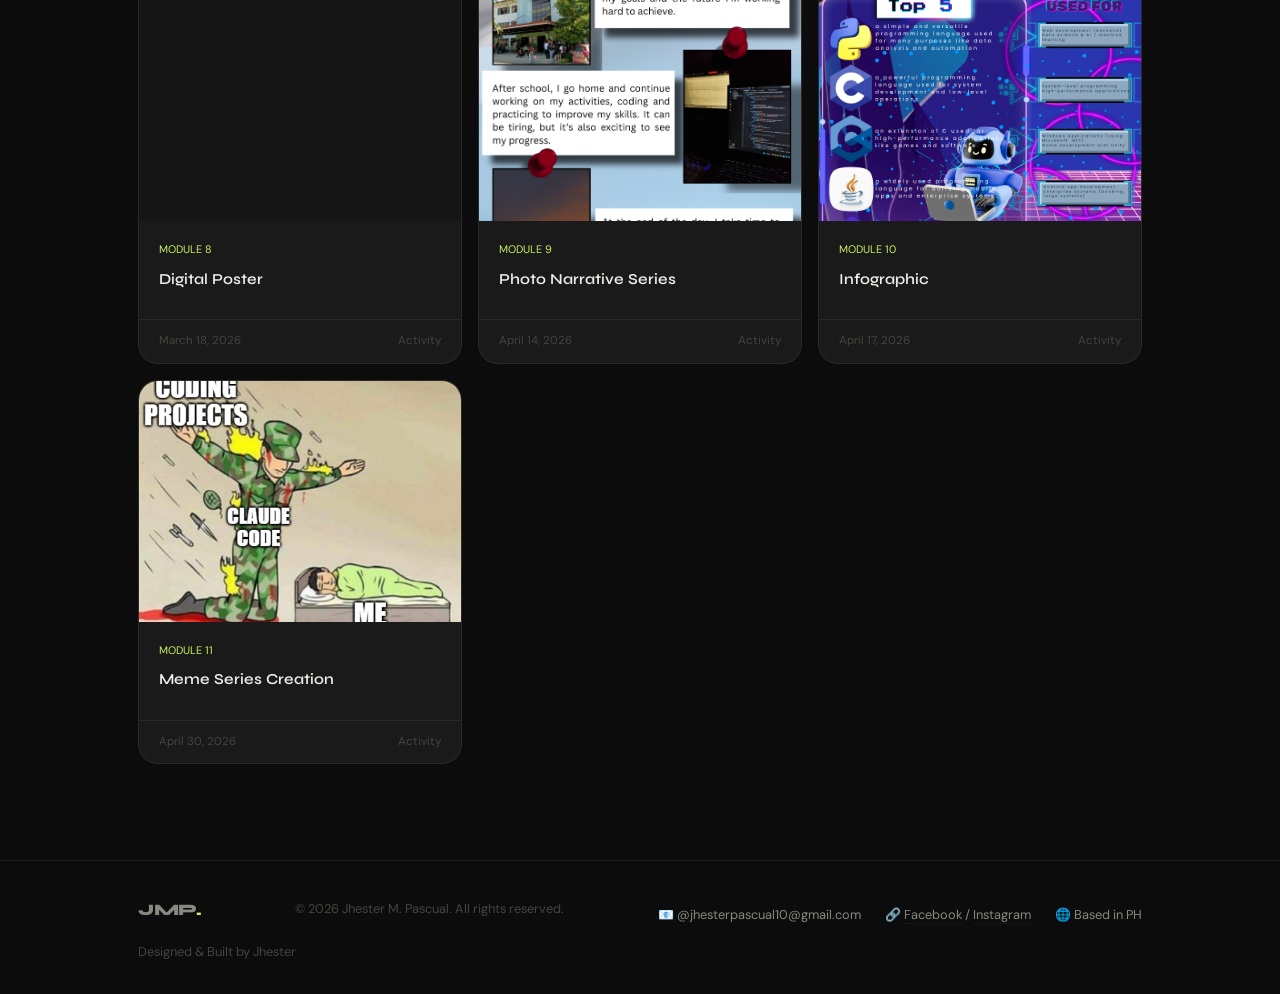
==== commit 75af7fc4: "Update schoolwork.html" ====
--- a/schoolwork.html
+++ b/schoolwork.html
@@ -419,7 +419,7 @@
             { title: "Observational Drawing (7 Elements)", desc: "A pencil still life of a bottle, book, and rubics cube with shading for depth. I used the 7 elements which are line, shape, form, value, texture, space, color (grayscale).", tag: "Module 2", src: "module2.jpg", date: "Semester 1, 2025", type: "Activity" },
             { title: "Abstract Composition Project", desc: "For this Module 3 project, I used Unity to create a dynamic abstract composition by arranging primitive 3D objects (cubes, spheres, and planes) within a scene. I focused on exploring balance, contrast, and spatial relationships by manipulating transforms, materials, and lighting. This exercise helped me understand how to use Unity’s core transformation tools and lighting systems to build visual interest and convey mood through non-representational forms.", tag: "Module 3", src: "module3.png", date: "February 8, 2026", type: "Activity" },
             { title: "Transformation Series", desc: "Using only a pencil, I created a three-part drawing of a coconut. The first panel is representational, showing the coconut realistically with texture and form. The second panel is abstract, simplifying and distorting the coconut's shapes and patterns. The third panel is non-objective, removing all reference to the coconut entirely and focusing on line, tone, and composition for their own sake. Through this exercise, I learned how the same subject can be pushed from recognizable depiction to pure visual language, and how abstraction and non-objective art still grow out of intentional decisions about mark-making and balance.", tag: "Module 4", src: "module4.png", date: "February 18, 2026", type: "Activity" },
-            { title: "My Name in Baybayin", desc: "For this module, I created a composition that fuses the traditional geometric patterns of the Cordilleras with my name written in Baybayin. I learned how pre-colonial Filipino writing can be integrated with regional textile patterns to create a contemporary tribute to heritage, and how repetition in design can echo the oral and visual traditions of the Cordilleran peoples.", tag: "Module 5", src: "module5.jpg", date: "February 28, 2026", type: "Activity" },
+            { title: "Filipino Inspired Pattern", desc: "For this module, I created a composition that fuses the traditional geometric patterns of the Cordilleras with my name written in Baybayin. I learned how pre-colonial Filipino writing can be integrated with regional textile patterns to create a contemporary tribute to heritage, and how repetition in design can echo the oral and visual traditions of the Cordilleran peoples.", tag: "Module 5", src: "module5.jpg", date: "February 28, 2026", type: "Activity" },
             { title: "Drawing or Painting Artwork", desc: "I used hatching, cross-hatching, and blending to create shading and depth. The techniques helped define form, light, and shadow, making the objects appear more three-dimensional.", tag: "Module 6-7", src: "module67.jpg", date: "March 13, 2026", type: "Activity" },
             { title: "Digital Poster", desc: "I used a monochromatic color scheme focused on purple, applying different tints and shades to create contrast, depth, and mood. The variation in light and dark tones helps emphasize the focal point and maintain visual harmony throughout the design.", tag: "Module 8", src: "module8.png", date: "March 18, 2026", type: "Activity" },
             { title: "Photo Narrative Series", desc: "I created a ‘Day in My Life as an IT Student’ design, using different visual elements and layout techniques to clearly show and share how my daily life goes.", tag: "Module 9", src: "module9.png", date: "April 14, 2026", type: "Activity" },
@@ -565,4 +565,4 @@
     </script>
 </body>
 
-</html>+</html>
